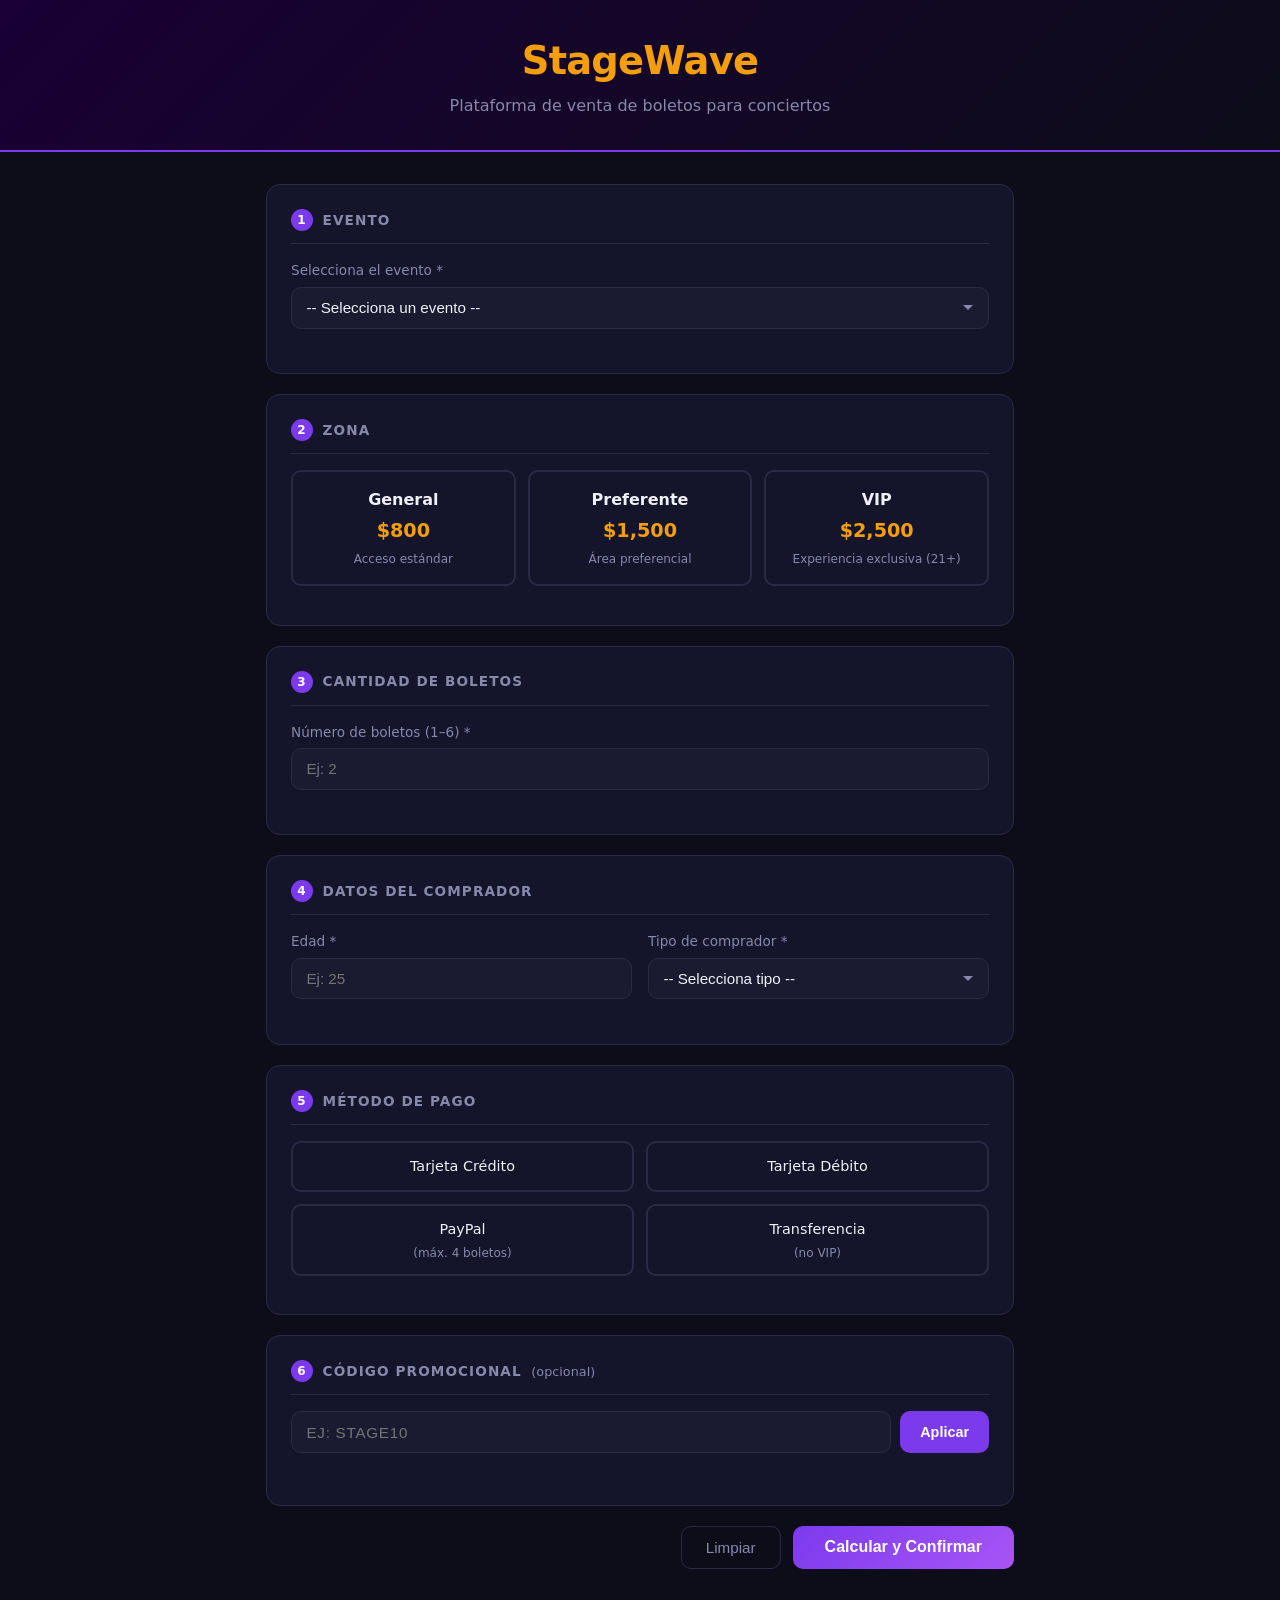
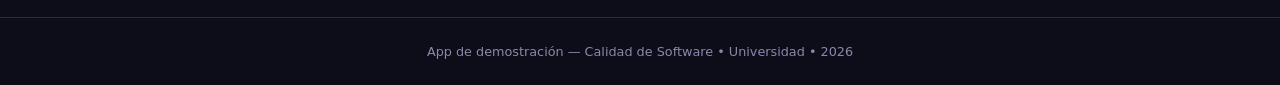
==== index.html @ d8aa7d62 "StageWave - app de boletos para conciertos" ====
<!DOCTYPE html>
<html lang="es">
<head>
  <meta charset="UTF-8">
  <meta name="viewport" content="width=device-width, initial-scale=1.0">
  <title>StageWave - Compra de Boletos</title>
  <link rel="stylesheet" href="styles.css">
</head>
<body>

<header>
  <div class="header-content">
    <h1>StageWave</h1>
    <p>Plataforma de venta de boletos para conciertos</p>
  </div>
</header>

<main>
  <div class="container">

    <form id="ticketForm" novalidate>

      <!-- 1. Evento -->
      <section class="form-section">
        <h2><span class="step">1</span> Evento</h2>
        <div class="form-group">
          <label for="evento">Selecciona el evento *</label>
          <select id="evento" name="evento">
            <option value="">-- Selecciona un evento --</option>
            <option value="RockFest">RockFest &mdash; 15 Jul 2026 (18+)</option>
            <option value="Jazz Night">Jazz Night &mdash; 20 Ago 2026 (18+)</option>
            <option value="Pop Live">Pop Live &mdash; 10 Sep 2026 (16+)</option>
            <option value="Indie Session">Indie Session &mdash; 05 Oct 2026 (18+)</option>
          </select>
          <span class="field-error" id="eventoError"></span>
        </div>
      </section>

      <!-- 2. Zona -->
      <section class="form-section">
        <h2><span class="step">2</span> Zona</h2>
        <div class="zone-cards">
          <label class="zone-card">
            <input type="radio" name="zona" value="General">
            <div class="zone-info">
              <span class="zone-name">General</span>
              <span class="zone-price">$800</span>
              <span class="zone-desc">Acceso estándar</span>
            </div>
          </label>
          <label class="zone-card">
            <input type="radio" name="zona" value="Preferente">
            <div class="zone-info">
              <span class="zone-name">Preferente</span>
              <span class="zone-price">$1,500</span>
              <span class="zone-desc">Área preferencial</span>
            </div>
          </label>
          <label class="zone-card">
            <input type="radio" name="zona" value="VIP">
            <div class="zone-info">
              <span class="zone-name">VIP</span>
              <span class="zone-price">$2,500</span>
              <span class="zone-desc">Experiencia exclusiva (21+)</span>
            </div>
          </label>
        </div>
        <span class="field-error" id="zonaError"></span>
      </section>

      <!-- 3. Cantidad -->
      <section class="form-section">
        <h2><span class="step">3</span> Cantidad de Boletos</h2>
        <div class="form-group">
          <label for="cantidad">Número de boletos (1&ndash;6) *</label>
          <input type="number" id="cantidad" name="cantidad" placeholder="Ej: 2">
          <span class="field-error" id="cantidadError"></span>
        </div>
      </section>

      <!-- 4. Datos del comprador -->
      <section class="form-section">
        <h2><span class="step">4</span> Datos del Comprador</h2>
        <div class="form-row">
          <div class="form-group">
            <label for="edad">Edad *</label>
            <input type="number" id="edad" name="edad" placeholder="Ej: 25">
            <span class="field-error" id="edadError"></span>
          </div>
          <div class="form-group">
            <label for="tipoComprador">Tipo de comprador *</label>
            <select id="tipoComprador" name="tipoComprador">
              <option value="">-- Selecciona tipo --</option>
              <option value="General">General &mdash; sin descuento</option>
              <option value="Estudiante">Estudiante &mdash; 10% dto.</option>
              <option value="Adulto mayor">Adulto mayor &mdash; 15% dto.</option>
              <option value="Fan Club">Fan Club &mdash; 20% dto.</option>
            </select>
            <span class="field-error" id="tipoCompradorError"></span>
          </div>
        </div>
      </section>

      <!-- 5. Método de pago -->
      <section class="form-section">
        <h2><span class="step">5</span> Método de Pago</h2>
        <div class="payment-options">
          <label class="payment-card">
            <input type="radio" name="metodoPago" value="Tarjeta crédito">
            <span class="payment-label">Tarjeta Crédito</span>
          </label>
          <label class="payment-card">
            <input type="radio" name="metodoPago" value="Tarjeta débito">
            <span class="payment-label">Tarjeta Débito</span>
          </label>
          <label class="payment-card">
            <input type="radio" name="metodoPago" value="PayPal">
            <span class="payment-label">PayPal <small>(máx. 4 boletos)</small></span>
          </label>
          <label class="payment-card">
            <input type="radio" name="metodoPago" value="Transferencia">
            <span class="payment-label">Transferencia <small>(no VIP)</small></span>
          </label>
        </div>
        <span class="field-error" id="metodoPagoError"></span>
      </section>

      <!-- 6. Código promocional -->
      <section class="form-section">
        <h2><span class="step">6</span> Código Promocional <span class="optional">(opcional)</span></h2>
        <div class="promo-group">
          <input type="text" id="codigoPromo" name="codigoPromo"
                 placeholder="Ej: STAGE10" maxlength="20" autocomplete="off">
          <button type="button" id="btnAplicarPromo">Aplicar</button>
        </div>
        <span class="field-error" id="promoError"></span>
        <span class="field-success" id="promoSuccess"></span>
      </section>

      <!-- Acciones -->
      <div class="form-actions">
        <button type="button" class="btn-reset" id="btnReset">Limpiar</button>
        <button type="submit" class="btn-submit">Calcular y Confirmar</button>
      </div>

    </form>

    <!-- Resultado -->
    <div id="resultSection" class="hidden"></div>

  </div>
</main>

<footer>
  <p>App de demostración &mdash; Calidad de Software &bull; Universidad &bull; 2026</p>
</footer>

<script src="app.js"></script>
</body>
</html>
---- styles.css ----
/* ================================================
   StageWave - Estilos
   ================================================ */

:root {
  --primary:       #7c3aed;
  --primary-dark:  #5b21b6;
  --primary-light: rgba(124, 58, 237, 0.12);
  --accent:        #f59e0b;
  --bg:            #0d0d1a;
  --bg-card:       #14142a;
  --bg-input:      #1a1a30;
  --border:        #2a2a45;
  --border-focus:  #7c3aed;
  --text:          #f0f0f8;
  --text-muted:    #8888aa;
  --success:       #22c55e;
  --error:         #ef4444;
  --radius:        10px;
}

*, *::before, *::after {
  box-sizing: border-box;
  margin: 0;
  padding: 0;
}

body {
  font-family: 'Segoe UI', system-ui, -apple-system, sans-serif;
  background: var(--bg);
  color: var(--text);
  min-height: 100vh;
  line-height: 1.5;
}

/* ---- Header ---- */
header {
  background: linear-gradient(135deg, #1a0035 0%, var(--bg) 100%);
  border-bottom: 2px solid var(--primary);
  padding: 2rem 1rem;
  text-align: center;
}

header h1 {
  font-size: 2.4rem;
  font-weight: 800;
  letter-spacing: -0.02em;
  color: var(--accent);
  margin-bottom: 0.3rem;
}

header p {
  color: var(--text-muted);
  font-size: 1rem;
}

/* ---- Layout ---- */
.container {
  max-width: 780px;
  margin: 2rem auto 3rem;
  padding: 0 1rem;
}

/* ---- Section ---- */
.form-section {
  background: var(--bg-card);
  border: 1px solid var(--border);
  border-radius: 14px;
  padding: 1.5rem;
  margin-bottom: 1.25rem;
}

.form-section h2 {
  font-size: 0.85rem;
  text-transform: uppercase;
  letter-spacing: 0.08em;
  color: var(--text-muted);
  margin-bottom: 1rem;
  padding-bottom: 0.75rem;
  border-bottom: 1px solid var(--border);
  display: flex;
  align-items: center;
  gap: 0.6rem;
}

.step {
  display: inline-flex;
  align-items: center;
  justify-content: center;
  width: 22px;
  height: 22px;
  background: var(--primary);
  color: #fff;
  border-radius: 50%;
  font-size: 0.75rem;
  font-weight: 700;
  flex-shrink: 0;
}

/* ---- Form elements ---- */
.form-group {
  display: flex;
  flex-direction: column;
  gap: 0.4rem;
}

.form-row {
  display: grid;
  grid-template-columns: 1fr 1fr;
  gap: 1rem;
}

label:not(.zone-card):not(.payment-card) {
  font-size: 0.85rem;
  color: var(--text-muted);
  font-weight: 500;
}

select,
input[type="number"],
input[type="text"] {
  background: var(--bg-input);
  border: 1px solid var(--border);
  border-radius: var(--radius);
  color: var(--text);
  padding: 0.7rem 0.9rem;
  font-size: 0.95rem;
  width: 100%;
  transition: border-color 0.2s;
  -webkit-appearance: none;
}

select {
  background-image: url("data:image/svg+xml,%3Csvg xmlns='http://www.w3.org/2000/svg' width='12' height='12' viewBox='0 0 12 12'%3E%3Cpath fill='%238888aa' d='M6 8L1 3h10z'/%3E%3C/svg%3E");
  background-repeat: no-repeat;
  background-position: right 0.9rem center;
  padding-right: 2.5rem;
  cursor: pointer;
}

select option {
  background: var(--bg-card);
  color: var(--text);
}

select:focus,
input[type="number"]:focus,
input[type="text"]:focus {
  outline: none;
  border-color: var(--border-focus);
  box-shadow: 0 0 0 3px var(--primary-light);
}

/* ---- Zone cards ---- */
.zone-cards {
  display: grid;
  grid-template-columns: repeat(3, 1fr);
  gap: 0.75rem;
}

.zone-card {
  cursor: pointer;
  position: relative;
}

.zone-card input[type="radio"] {
  position: absolute;
  opacity: 0;
  pointer-events: none;
}

.zone-info {
  border: 2px solid var(--border);
  border-radius: var(--radius);
  padding: 1rem;
  text-align: center;
  display: flex;
  flex-direction: column;
  gap: 0.3rem;
  transition: border-color 0.2s, background 0.2s;
}

.zone-card:hover .zone-info {
  border-color: var(--primary);
}

.zone-card input:checked + .zone-info {
  border-color: var(--primary);
  background: var(--primary-light);
}

.zone-name {
  font-weight: 700;
  font-size: 1rem;
}

.zone-price {
  color: var(--accent);
  font-size: 1.2rem;
  font-weight: 700;
}

.zone-desc {
  color: var(--text-muted);
  font-size: 0.75rem;
}

/* ---- Payment cards ---- */
.payment-options {
  display: grid;
  grid-template-columns: repeat(2, 1fr);
  gap: 0.75rem;
}

.payment-card {
  cursor: pointer;
  position: relative;
}

.payment-card input[type="radio"] {
  position: absolute;
  opacity: 0;
  pointer-events: none;
}

.payment-label {
  display: block;
  border: 2px solid var(--border);
  border-radius: var(--radius);
  padding: 0.8rem 1rem;
  text-align: center;
  font-size: 0.9rem;
  transition: border-color 0.2s, background 0.2s;
}

.payment-label small {
  display: block;
  color: var(--text-muted);
  font-size: 0.75rem;
  margin-top: 0.2rem;
}

.payment-card:hover .payment-label {
  border-color: var(--primary);
}

.payment-card input:checked + .payment-label {
  border-color: var(--primary);
  background: var(--primary-light);
}

/* ---- Promo ---- */
.optional {
  text-transform: none;
  letter-spacing: 0;
  font-weight: 400;
  font-size: 0.8rem;
  color: var(--text-muted);
}

.promo-group {
  display: flex;
  gap: 0.6rem;
  align-items: stretch;
}

.promo-group input {
  flex: 1;
  text-transform: uppercase;
  letter-spacing: 0.05em;
}

#btnAplicarPromo {
  background: var(--primary);
  color: #fff;
  border: none;
  border-radius: var(--radius);
  padding: 0 1.25rem;
  font-size: 0.9rem;
  font-weight: 600;
  cursor: pointer;
  white-space: nowrap;
  transition: background 0.2s;
}

#btnAplicarPromo:hover {
  background: var(--primary-dark);
}

/* ---- Error / Success inline ---- */
.field-error {
  display: block;
  color: var(--error);
  font-size: 0.8rem;
  min-height: 1.1em;
}

.field-success {
  display: block;
  color: var(--success);
  font-size: 0.8rem;
  min-height: 1.1em;
}

/* ---- Form actions ---- */
.form-actions {
  display: flex;
  justify-content: flex-end;
  gap: 0.75rem;
  margin-top: 0.5rem;
}

.btn-reset {
  background: transparent;
  color: var(--text-muted);
  border: 1px solid var(--border);
  border-radius: var(--radius);
  padding: 0.75rem 1.5rem;
  font-size: 0.95rem;
  cursor: pointer;
  transition: all 0.2s;
}

.btn-reset:hover {
  border-color: var(--text-muted);
  color: var(--text);
}

.btn-submit {
  background: linear-gradient(135deg, var(--primary), #a855f7);
  color: #fff;
  border: none;
  border-radius: var(--radius);
  padding: 0.75rem 2rem;
  font-size: 1rem;
  font-weight: 700;
  cursor: pointer;
  transition: opacity 0.2s, transform 0.15s;
}

.btn-submit:hover {
  opacity: 0.9;
  transform: translateY(-1px);
}

.btn-submit:active {
  transform: translateY(0);
}

/* ---- Result section ---- */
.hidden {
  display: none;
}

#resultSection {
  margin-top: 1.5rem;
}

.result-card {
  background: var(--bg-card);
  border: 1px solid var(--border);
  border-radius: 14px;
  padding: 2rem;
}

.result-card.success {
  border-color: var(--success);
}

.result-card.error-card {
  border-color: var(--error);
}

.result-title {
  font-size: 1.3rem;
  font-weight: 700;
  margin-bottom: 1.5rem;
  display: flex;
  align-items: center;
  gap: 0.6rem;
}

.result-title.success { color: var(--success); }
.result-title.error   { color: var(--error);   }

/* Summary table */
.order-summary {
  display: grid;
  gap: 0;
  margin-bottom: 1.5rem;
}

.summary-row {
  display: flex;
  justify-content: space-between;
  align-items: baseline;
  padding: 0.55rem 0;
  border-bottom: 1px solid var(--border);
  gap: 1rem;
}

.summary-row:last-child {
  border-bottom: none;
}

.summary-label {
  color: var(--text-muted);
  font-size: 0.9rem;
}

.summary-value {
  font-size: 0.95rem;
  font-weight: 500;
  text-align: right;
}

.discount-row .summary-value {
  color: var(--success);
}

.total-row {
  margin-top: 0.5rem;
  padding-top: 1rem;
  border-top: 2px solid var(--primary) !important;
  border-bottom: none !important;
}

.total-row .summary-label {
  color: var(--text);
  font-weight: 700;
  font-size: 1rem;
}

.total-row .summary-value {
  color: var(--accent);
  font-size: 1.5rem;
  font-weight: 800;
}

/* Error list */
.error-list {
  list-style: none;
  display: grid;
  gap: 0.5rem;
}

.error-list li {
  color: var(--error);
  font-size: 0.9rem;
  display: flex;
  gap: 0.5rem;
  align-items: flex-start;
}

.error-list li::before {
  content: "✗";
  font-weight: 700;
  flex-shrink: 0;
}

/* Confirmation ID */
.confirmation-id {
  background: var(--bg-input);
  border-radius: var(--radius);
  padding: 1rem;
  text-align: center;
  margin-top: 1.25rem;
}

.confirmation-id small {
  display: block;
  color: var(--text-muted);
  font-size: 0.8rem;
  margin-bottom: 0.3rem;
}

.confirmation-id strong {
  display: block;
  color: var(--accent);
  font-size: 1.4rem;
  font-family: 'Courier New', monospace;
  letter-spacing: 0.1em;
}

/* ---- Footer ---- */
footer {
  text-align: center;
  padding: 1.5rem;
  color: var(--text-muted);
  font-size: 0.8rem;
  border-top: 1px solid var(--border);
}

/* ---- Responsive ---- */
@media (max-width: 580px) {
  header h1 { font-size: 1.8rem; }
  .zone-cards { grid-template-columns: 1fr; }
  .payment-options { grid-template-columns: 1fr; }
  .form-row { grid-template-columns: 1fr; }
  .form-actions { flex-direction: column-reverse; }
  .btn-submit, .btn-reset { width: 100%; text-align: center; }
}
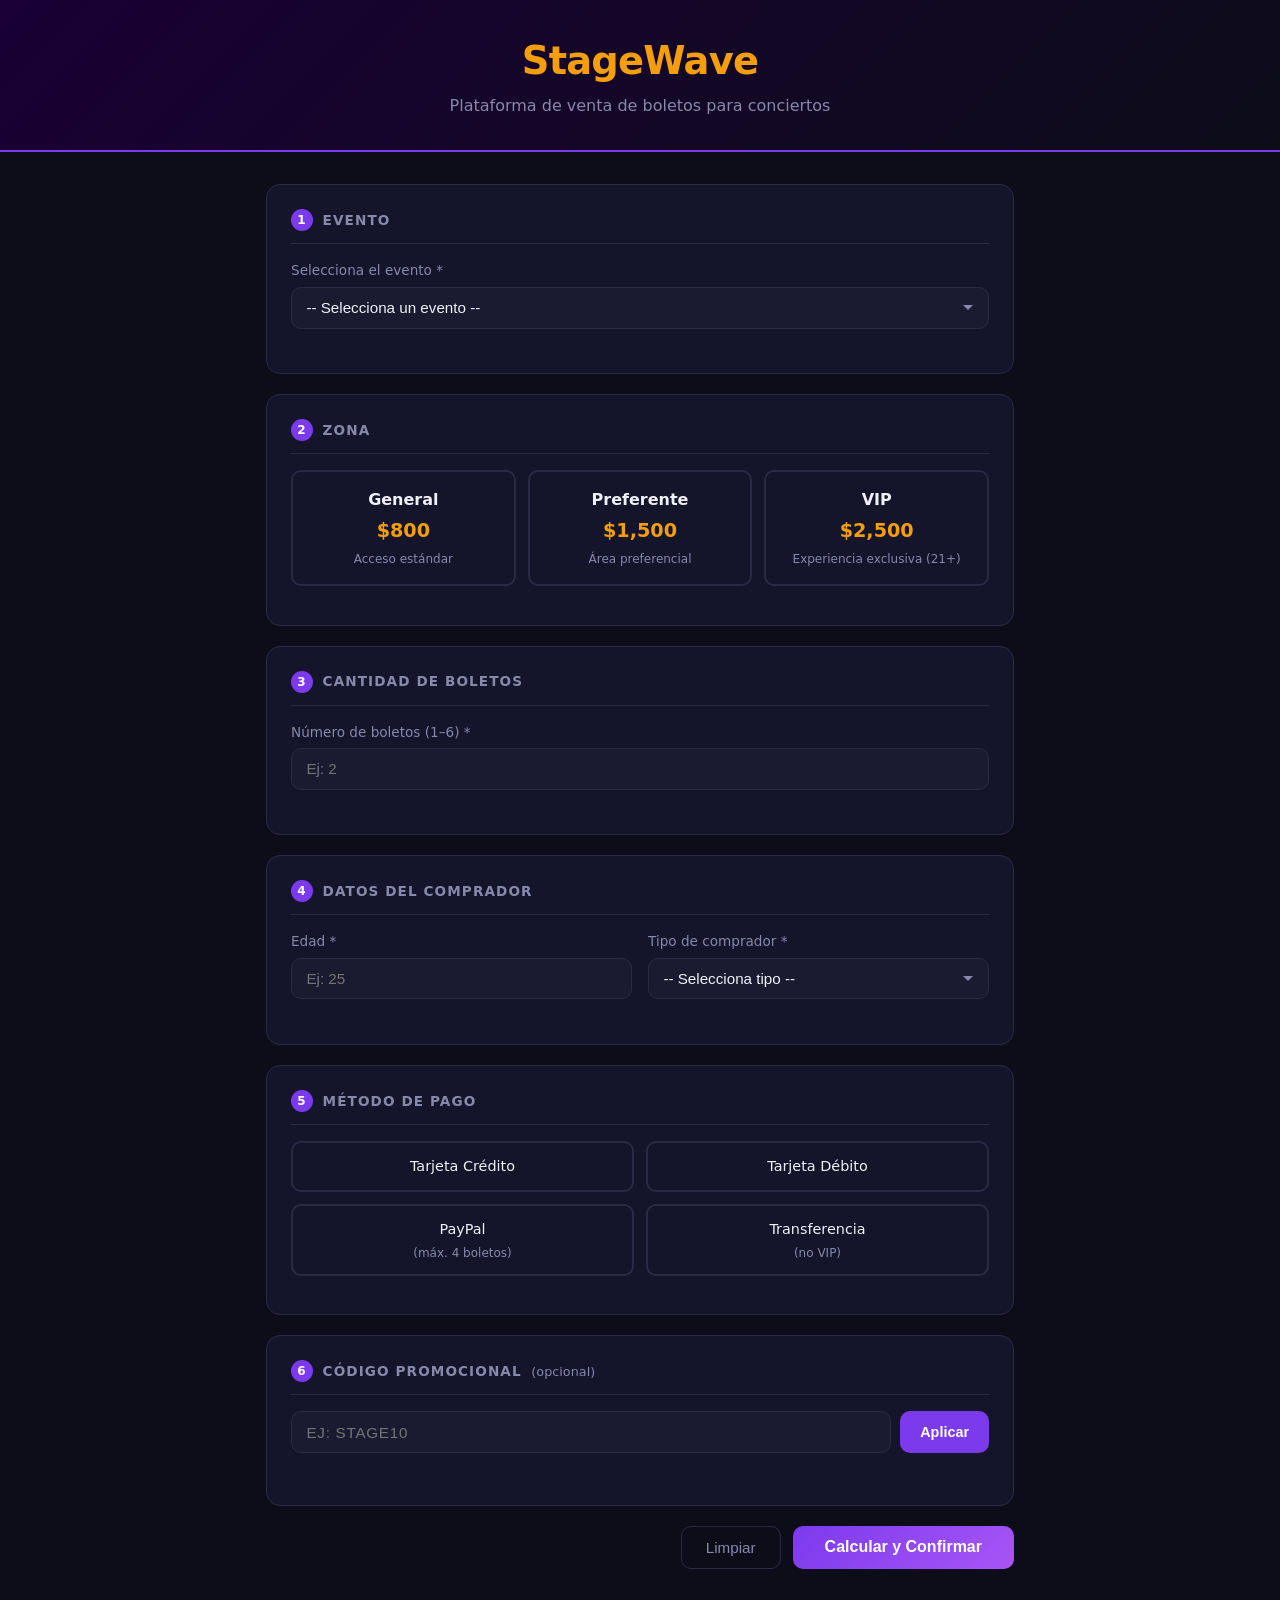
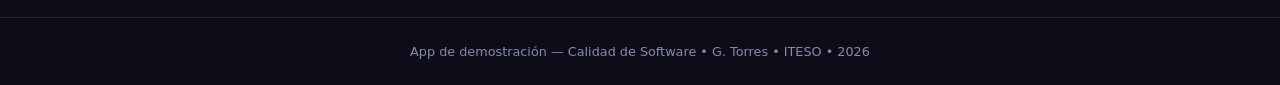
==== commit 3791a198: "Actualizar footer con nombre y escuela" ====
--- a/index.html
+++ b/index.html
@@ -152,7 +152,7 @@
 </main>
 
 <footer>
-  <p>App de demostración &mdash; Calidad de Software &bull; Universidad &bull; 2026</p>
+  <p>App de demostración &mdash; Calidad de Software &bull; G. Torres &bull; ITESO &bull; 2026</p>
 </footer>
 
 <script src="app.js"></script>
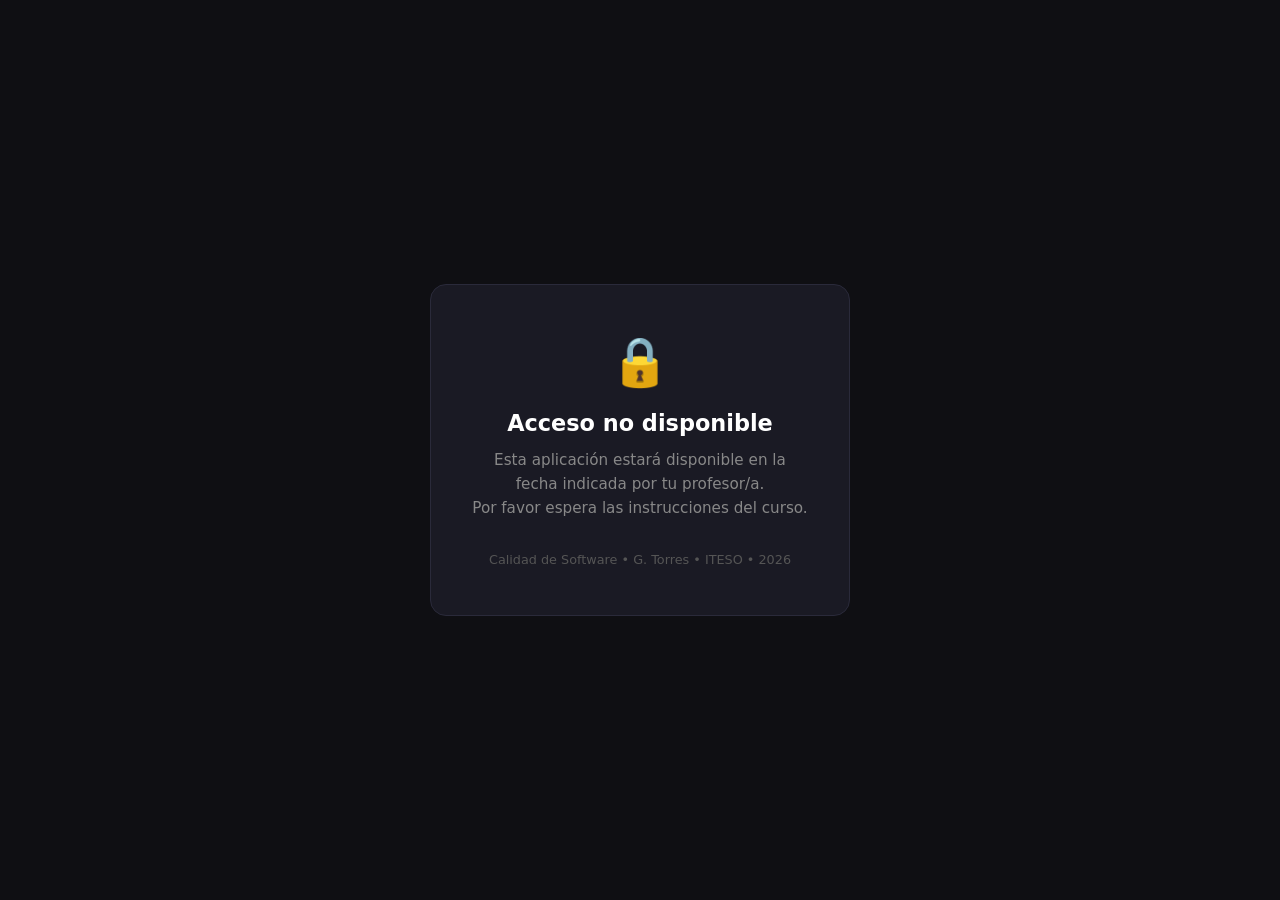
==== commit df5370ce: "Bloquear app hasta fecha indicada" ====
--- a/index.html
+++ b/index.html
@@ -3,158 +3,44 @@
 <head>
   <meta charset="UTF-8">
   <meta name="viewport" content="width=device-width, initial-scale=1.0">
-  <title>StageWave - Compra de Boletos</title>
-  <link rel="stylesheet" href="styles.css">
+  <title>Calidad de Software — ITESO 2026</title>
+  <style>
+    *, *::before, *::after { box-sizing: border-box; margin: 0; padding: 0; }
+    body {
+      min-height: 100vh;
+      display: flex;
+      align-items: center;
+      justify-content: center;
+      background: #0f0f13;
+      font-family: 'Segoe UI', system-ui, sans-serif;
+      color: #e0e0e0;
+    }
+    .card {
+      text-align: center;
+      padding: 3rem 2.5rem;
+      background: #1a1a24;
+      border: 1px solid #2a2a3a;
+      border-radius: 16px;
+      max-width: 420px;
+      width: 90%;
+    }
+    .icon { font-size: 3rem; margin-bottom: 1.25rem; }
+    h1 { font-size: 1.4rem; color: #fff; margin-bottom: .75rem; }
+    p  { font-size: .95rem; color: #888; line-height: 1.6; }
+    .footer {
+      margin-top: 2rem;
+      font-size: .8rem;
+      color: #555;
+    }
+  </style>
 </head>
 <body>
-
-<header>
-  <div class="header-content">
-    <h1>StageWave</h1>
-    <p>Plataforma de venta de boletos para conciertos</p>
+  <div class="card">
+    <div class="icon">&#128274;</div>
+    <h1>Acceso no disponible</h1>
+    <p>Esta aplicación estará disponible en la fecha indicada por tu profesor/a.<br>
+       Por favor espera las instrucciones del curso.</p>
+    <div class="footer">Calidad de Software &bull; G. Torres &bull; ITESO &bull; 2026</div>
   </div>
-</header>
-
-<main>
-  <div class="container">
-
-    <form id="ticketForm" novalidate>
-
-      <!-- 1. Evento -->
-      <section class="form-section">
-        <h2><span class="step">1</span> Evento</h2>
-        <div class="form-group">
-          <label for="evento">Selecciona el evento *</label>
-          <select id="evento" name="evento">
-            <option value="">-- Selecciona un evento --</option>
-            <option value="RockFest">RockFest &mdash; 15 Jul 2026 (18+)</option>
-            <option value="Jazz Night">Jazz Night &mdash; 20 Ago 2026 (18+)</option>
-            <option value="Pop Live">Pop Live &mdash; 10 Sep 2026 (16+)</option>
-            <option value="Indie Session">Indie Session &mdash; 05 Oct 2026 (18+)</option>
-          </select>
-          <span class="field-error" id="eventoError"></span>
-        </div>
-      </section>
-
-      <!-- 2. Zona -->
-      <section class="form-section">
-        <h2><span class="step">2</span> Zona</h2>
-        <div class="zone-cards">
-          <label class="zone-card">
-            <input type="radio" name="zona" value="General">
-            <div class="zone-info">
-              <span class="zone-name">General</span>
-              <span class="zone-price">$800</span>
-              <span class="zone-desc">Acceso estándar</span>
-            </div>
-          </label>
-          <label class="zone-card">
-            <input type="radio" name="zona" value="Preferente">
-            <div class="zone-info">
-              <span class="zone-name">Preferente</span>
-              <span class="zone-price">$1,500</span>
-              <span class="zone-desc">Área preferencial</span>
-            </div>
-          </label>
-          <label class="zone-card">
-            <input type="radio" name="zona" value="VIP">
-            <div class="zone-info">
-              <span class="zone-name">VIP</span>
-              <span class="zone-price">$2,500</span>
-              <span class="zone-desc">Experiencia exclusiva (21+)</span>
-            </div>
-          </label>
-        </div>
-        <span class="field-error" id="zonaError"></span>
-      </section>
-
-      <!-- 3. Cantidad -->
-      <section class="form-section">
-        <h2><span class="step">3</span> Cantidad de Boletos</h2>
-        <div class="form-group">
-          <label for="cantidad">Número de boletos (1&ndash;6) *</label>
-          <input type="number" id="cantidad" name="cantidad" placeholder="Ej: 2">
-          <span class="field-error" id="cantidadError"></span>
-        </div>
-      </section>
-
-      <!-- 4. Datos del comprador -->
-      <section class="form-section">
-        <h2><span class="step">4</span> Datos del Comprador</h2>
-        <div class="form-row">
-          <div class="form-group">
-            <label for="edad">Edad *</label>
-            <input type="number" id="edad" name="edad" placeholder="Ej: 25">
-            <span class="field-error" id="edadError"></span>
-          </div>
-          <div class="form-group">
-            <label for="tipoComprador">Tipo de comprador *</label>
-            <select id="tipoComprador" name="tipoComprador">
-              <option value="">-- Selecciona tipo --</option>
-              <option value="General">General &mdash; sin descuento</option>
-              <option value="Estudiante">Estudiante &mdash; 10% dto.</option>
-              <option value="Adulto mayor">Adulto mayor &mdash; 15% dto.</option>
-              <option value="Fan Club">Fan Club &mdash; 20% dto.</option>
-            </select>
-            <span class="field-error" id="tipoCompradorError"></span>
-          </div>
-        </div>
-      </section>
-
-      <!-- 5. Método de pago -->
-      <section class="form-section">
-        <h2><span class="step">5</span> Método de Pago</h2>
-        <div class="payment-options">
-          <label class="payment-card">
-            <input type="radio" name="metodoPago" value="Tarjeta crédito">
-            <span class="payment-label">Tarjeta Crédito</span>
-          </label>
-          <label class="payment-card">
-            <input type="radio" name="metodoPago" value="Tarjeta débito">
-            <span class="payment-label">Tarjeta Débito</span>
-          </label>
-          <label class="payment-card">
-            <input type="radio" name="metodoPago" value="PayPal">
-            <span class="payment-label">PayPal <small>(máx. 4 boletos)</small></span>
-          </label>
-          <label class="payment-card">
-            <input type="radio" name="metodoPago" value="Transferencia">
-            <span class="payment-label">Transferencia <small>(no VIP)</small></span>
-          </label>
-        </div>
-        <span class="field-error" id="metodoPagoError"></span>
-      </section>
-
-      <!-- 6. Código promocional -->
-      <section class="form-section">
-        <h2><span class="step">6</span> Código Promocional <span class="optional">(opcional)</span></h2>
-        <div class="promo-group">
-          <input type="text" id="codigoPromo" name="codigoPromo"
-                 placeholder="Ej: STAGE10" maxlength="20" autocomplete="off">
-          <button type="button" id="btnAplicarPromo">Aplicar</button>
-        </div>
-        <span class="field-error" id="promoError"></span>
-        <span class="field-success" id="promoSuccess"></span>
-      </section>
-
-      <!-- Acciones -->
-      <div class="form-actions">
-        <button type="button" class="btn-reset" id="btnReset">Limpiar</button>
-        <button type="submit" class="btn-submit">Calcular y Confirmar</button>
-      </div>
-
-    </form>
-
-    <!-- Resultado -->
-    <div id="resultSection" class="hidden"></div>
-
-  </div>
-</main>
-
-<footer>
-  <p>App de demostración &mdash; Calidad de Software &bull; G. Torres &bull; ITESO &bull; 2026</p>
-</footer>
-
-<script src="app.js"></script>
 </body>
 </html>
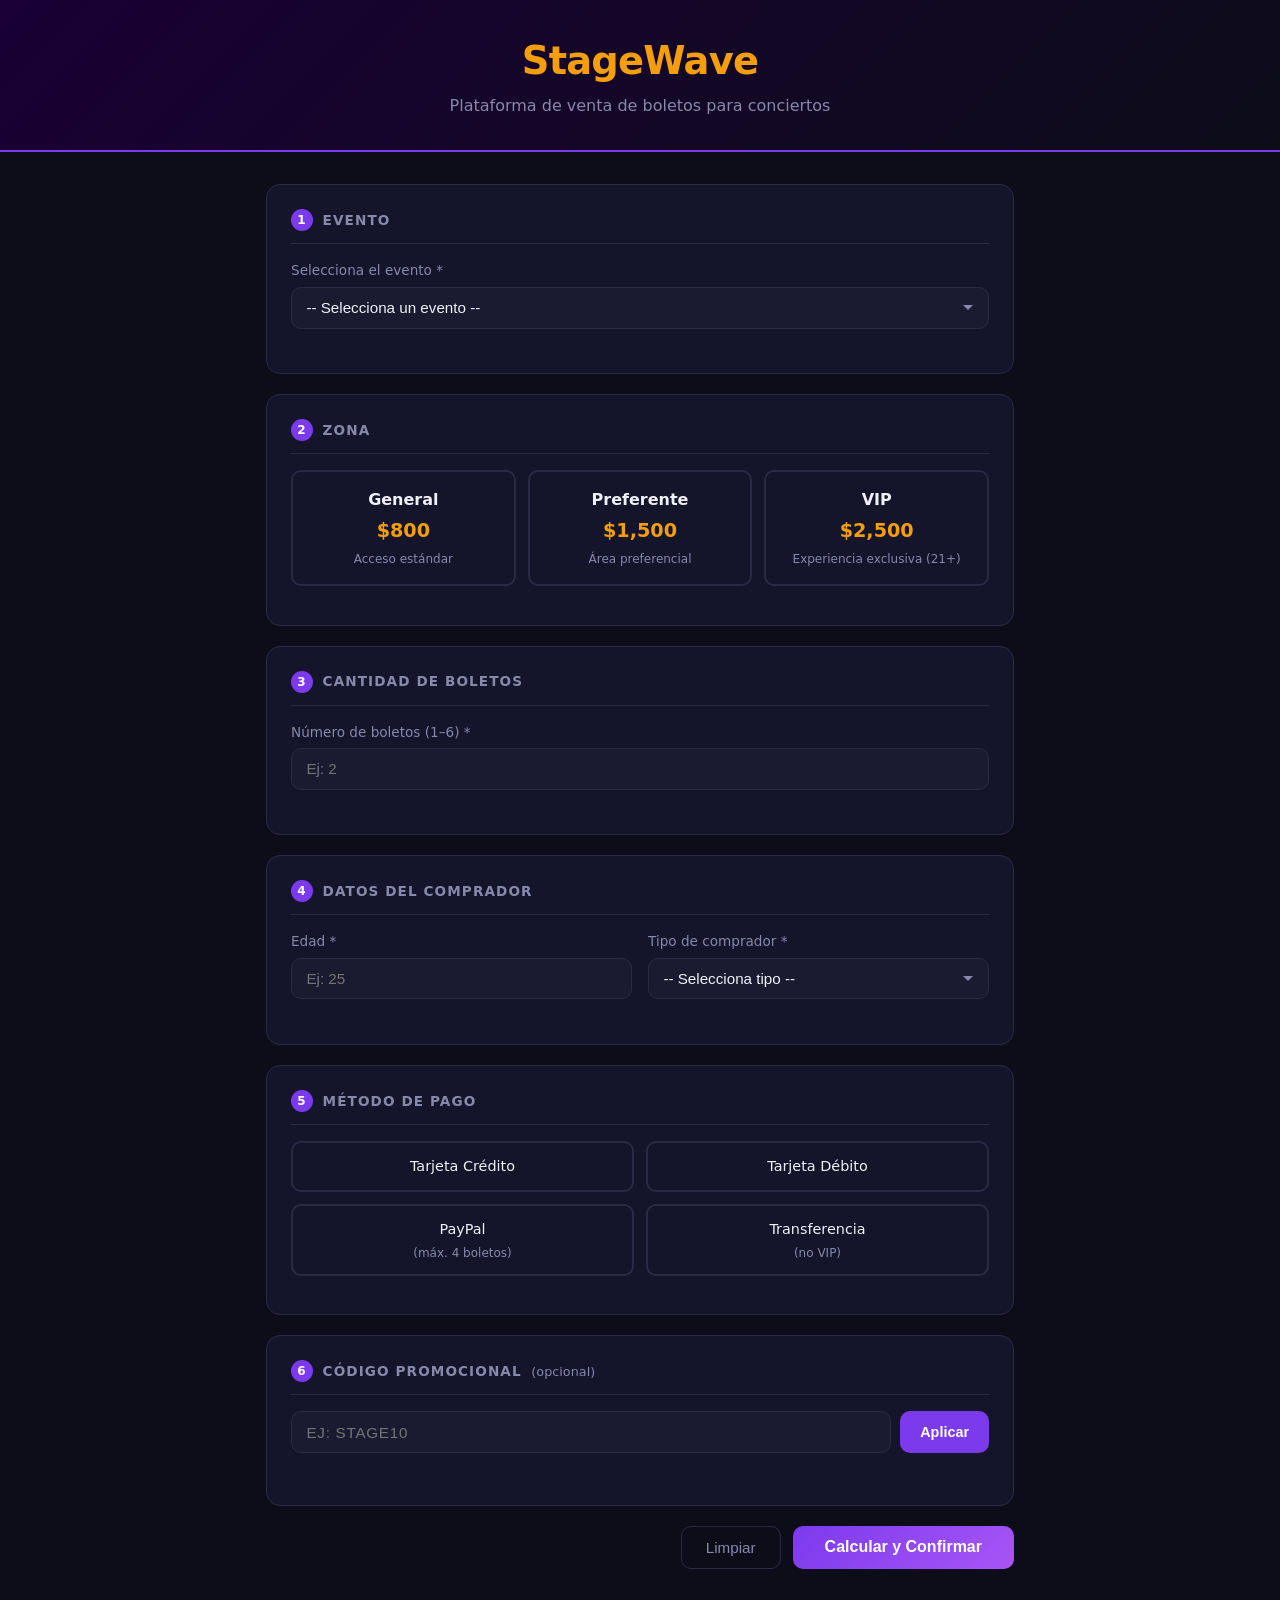
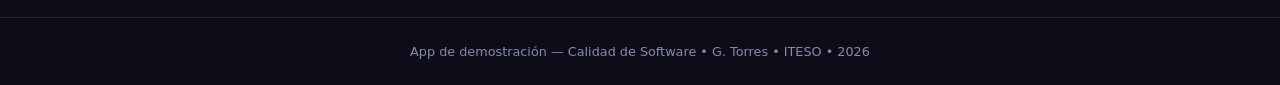
==== commit c5b7f173: "Revelar app" ====
--- a/index.html
+++ b/index.html
@@ -3,44 +3,158 @@
 <head>
   <meta charset="UTF-8">
   <meta name="viewport" content="width=device-width, initial-scale=1.0">
-  <title>Calidad de Software — ITESO 2026</title>
-  <style>
-    *, *::before, *::after { box-sizing: border-box; margin: 0; padding: 0; }
-    body {
-      min-height: 100vh;
-      display: flex;
-      align-items: center;
-      justify-content: center;
-      background: #0f0f13;
-      font-family: 'Segoe UI', system-ui, sans-serif;
-      color: #e0e0e0;
-    }
-    .card {
-      text-align: center;
-      padding: 3rem 2.5rem;
-      background: #1a1a24;
-      border: 1px solid #2a2a3a;
-      border-radius: 16px;
-      max-width: 420px;
-      width: 90%;
-    }
-    .icon { font-size: 3rem; margin-bottom: 1.25rem; }
-    h1 { font-size: 1.4rem; color: #fff; margin-bottom: .75rem; }
-    p  { font-size: .95rem; color: #888; line-height: 1.6; }
-    .footer {
-      margin-top: 2rem;
-      font-size: .8rem;
-      color: #555;
-    }
-  </style>
+  <title>StageWave - Compra de Boletos</title>
+  <link rel="stylesheet" href="styles.css">
 </head>
 <body>
-  <div class="card">
-    <div class="icon">&#128274;</div>
-    <h1>Acceso no disponible</h1>
-    <p>Esta aplicación estará disponible en la fecha indicada por tu profesor/a.<br>
-       Por favor espera las instrucciones del curso.</p>
-    <div class="footer">Calidad de Software &bull; G. Torres &bull; ITESO &bull; 2026</div>
+
+<header>
+  <div class="header-content">
+    <h1>StageWave</h1>
+    <p>Plataforma de venta de boletos para conciertos</p>
   </div>
+</header>
+
+<main>
+  <div class="container">
+
+    <form id="ticketForm" novalidate>
+
+      <!-- 1. Evento -->
+      <section class="form-section">
+        <h2><span class="step">1</span> Evento</h2>
+        <div class="form-group">
+          <label for="evento">Selecciona el evento *</label>
+          <select id="evento" name="evento">
+            <option value="">-- Selecciona un evento --</option>
+            <option value="RockFest">RockFest &mdash; 15 Jul 2026 (18+)</option>
+            <option value="Jazz Night">Jazz Night &mdash; 20 Ago 2026 (18+)</option>
+            <option value="Pop Live">Pop Live &mdash; 10 Sep 2026 (16+)</option>
+            <option value="Indie Session">Indie Session &mdash; 05 Oct 2026 (18+)</option>
+          </select>
+          <span class="field-error" id="eventoError"></span>
+        </div>
+      </section>
+
+      <!-- 2. Zona -->
+      <section class="form-section">
+        <h2><span class="step">2</span> Zona</h2>
+        <div class="zone-cards">
+          <label class="zone-card">
+            <input type="radio" name="zona" value="General">
+            <div class="zone-info">
+              <span class="zone-name">General</span>
+              <span class="zone-price">$800</span>
+              <span class="zone-desc">Acceso estándar</span>
+            </div>
+          </label>
+          <label class="zone-card">
+            <input type="radio" name="zona" value="Preferente">
+            <div class="zone-info">
+              <span class="zone-name">Preferente</span>
+              <span class="zone-price">$1,500</span>
+              <span class="zone-desc">Área preferencial</span>
+            </div>
+          </label>
+          <label class="zone-card">
+            <input type="radio" name="zona" value="VIP">
+            <div class="zone-info">
+              <span class="zone-name">VIP</span>
+              <span class="zone-price">$2,500</span>
+              <span class="zone-desc">Experiencia exclusiva (21+)</span>
+            </div>
+          </label>
+        </div>
+        <span class="field-error" id="zonaError"></span>
+      </section>
+
+      <!-- 3. Cantidad -->
+      <section class="form-section">
+        <h2><span class="step">3</span> Cantidad de Boletos</h2>
+        <div class="form-group">
+          <label for="cantidad">Número de boletos (1&ndash;6) *</label>
+          <input type="number" id="cantidad" name="cantidad" placeholder="Ej: 2">
+          <span class="field-error" id="cantidadError"></span>
+        </div>
+      </section>
+
+      <!-- 4. Datos del comprador -->
+      <section class="form-section">
+        <h2><span class="step">4</span> Datos del Comprador</h2>
+        <div class="form-row">
+          <div class="form-group">
+            <label for="edad">Edad *</label>
+            <input type="number" id="edad" name="edad" placeholder="Ej: 25">
+            <span class="field-error" id="edadError"></span>
+          </div>
+          <div class="form-group">
+            <label for="tipoComprador">Tipo de comprador *</label>
+            <select id="tipoComprador" name="tipoComprador">
+              <option value="">-- Selecciona tipo --</option>
+              <option value="General">General &mdash; sin descuento</option>
+              <option value="Estudiante">Estudiante &mdash; 10% dto.</option>
+              <option value="Adulto mayor">Adulto mayor &mdash; 15% dto.</option>
+              <option value="Fan Club">Fan Club &mdash; 20% dto.</option>
+            </select>
+            <span class="field-error" id="tipoCompradorError"></span>
+          </div>
+        </div>
+      </section>
+
+      <!-- 5. Método de pago -->
+      <section class="form-section">
+        <h2><span class="step">5</span> Método de Pago</h2>
+        <div class="payment-options">
+          <label class="payment-card">
+            <input type="radio" name="metodoPago" value="Tarjeta crédito">
+            <span class="payment-label">Tarjeta Crédito</span>
+          </label>
+          <label class="payment-card">
+            <input type="radio" name="metodoPago" value="Tarjeta débito">
+            <span class="payment-label">Tarjeta Débito</span>
+          </label>
+          <label class="payment-card">
+            <input type="radio" name="metodoPago" value="PayPal">
+            <span class="payment-label">PayPal <small>(máx. 4 boletos)</small></span>
+          </label>
+          <label class="payment-card">
+            <input type="radio" name="metodoPago" value="Transferencia">
+            <span class="payment-label">Transferencia <small>(no VIP)</small></span>
+          </label>
+        </div>
+        <span class="field-error" id="metodoPagoError"></span>
+      </section>
+
+      <!-- 6. Código promocional -->
+      <section class="form-section">
+        <h2><span class="step">6</span> Código Promocional <span class="optional">(opcional)</span></h2>
+        <div class="promo-group">
+          <input type="text" id="codigoPromo" name="codigoPromo"
+                 placeholder="Ej: STAGE10" maxlength="20" autocomplete="off">
+          <button type="button" id="btnAplicarPromo">Aplicar</button>
+        </div>
+        <span class="field-error" id="promoError"></span>
+        <span class="field-success" id="promoSuccess"></span>
+      </section>
+
+      <!-- Acciones -->
+      <div class="form-actions">
+        <button type="button" class="btn-reset" id="btnReset">Limpiar</button>
+        <button type="submit" class="btn-submit">Calcular y Confirmar</button>
+      </div>
+
+    </form>
+
+    <!-- Resultado -->
+    <div id="resultSection" class="hidden"></div>
+
+  </div>
+</main>
+
+<footer>
+  <p>App de demostración &mdash; Calidad de Software &bull; G. Torres &bull; ITESO &bull; 2026</p>
+</footer>
+
+<script src="app.js"></script>
 </body>
 </html>
--- a/styles.css
+++ b/styles.css
@@ -0,0 +1,502 @@
+/* ================================================
+   StageWave - Estilos
+   ================================================ */
+
+:root {
+  --primary:       #7c3aed;
+  --primary-dark:  #5b21b6;
+  --primary-light: rgba(124, 58, 237, 0.12);
+  --accent:        #f59e0b;
+  --bg:            #0d0d1a;
+  --bg-card:       #14142a;
+  --bg-input:      #1a1a30;
+  --border:        #2a2a45;
+  --border-focus:  #7c3aed;
+  --text:          #f0f0f8;
+  --text-muted:    #8888aa;
+  --success:       #22c55e;
+  --error:         #ef4444;
+  --radius:        10px;
+}
+
+*, *::before, *::after {
+  box-sizing: border-box;
+  margin: 0;
+  padding: 0;
+}
+
+body {
+  font-family: 'Segoe UI', system-ui, -apple-system, sans-serif;
+  background: var(--bg);
+  color: var(--text);
+  min-height: 100vh;
+  line-height: 1.5;
+}
+
+/* ---- Header ---- */
+header {
+  background: linear-gradient(135deg, #1a0035 0%, var(--bg) 100%);
+  border-bottom: 2px solid var(--primary);
+  padding: 2rem 1rem;
+  text-align: center;
+}
+
+header h1 {
+  font-size: 2.4rem;
+  font-weight: 800;
+  letter-spacing: -0.02em;
+  color: var(--accent);
+  margin-bottom: 0.3rem;
+}
+
+header p {
+  color: var(--text-muted);
+  font-size: 1rem;
+}
+
+/* ---- Layout ---- */
+.container {
+  max-width: 780px;
+  margin: 2rem auto 3rem;
+  padding: 0 1rem;
+}
+
+/* ---- Section ---- */
+.form-section {
+  background: var(--bg-card);
+  border: 1px solid var(--border);
+  border-radius: 14px;
+  padding: 1.5rem;
+  margin-bottom: 1.25rem;
+}
+
+.form-section h2 {
+  font-size: 0.85rem;
+  text-transform: uppercase;
+  letter-spacing: 0.08em;
+  color: var(--text-muted);
+  margin-bottom: 1rem;
+  padding-bottom: 0.75rem;
+  border-bottom: 1px solid var(--border);
+  display: flex;
+  align-items: center;
+  gap: 0.6rem;
+}
+
+.step {
+  display: inline-flex;
+  align-items: center;
+  justify-content: center;
+  width: 22px;
+  height: 22px;
+  background: var(--primary);
+  color: #fff;
+  border-radius: 50%;
+  font-size: 0.75rem;
+  font-weight: 700;
+  flex-shrink: 0;
+}
+
+/* ---- Form elements ---- */
+.form-group {
+  display: flex;
+  flex-direction: column;
+  gap: 0.4rem;
+}
+
+.form-row {
+  display: grid;
+  grid-template-columns: 1fr 1fr;
+  gap: 1rem;
+}
+
+label:not(.zone-card):not(.payment-card) {
+  font-size: 0.85rem;
+  color: var(--text-muted);
+  font-weight: 500;
+}
+
+select,
+input[type="number"],
+input[type="text"] {
+  background: var(--bg-input);
+  border: 1px solid var(--border);
+  border-radius: var(--radius);
+  color: var(--text);
+  padding: 0.7rem 0.9rem;
+  font-size: 0.95rem;
+  width: 100%;
+  transition: border-color 0.2s;
+  -webkit-appearance: none;
+}
+
+select {
+  background-image: url("data:image/svg+xml,%3Csvg xmlns='http://www.w3.org/2000/svg' width='12' height='12' viewBox='0 0 12 12'%3E%3Cpath fill='%238888aa' d='M6 8L1 3h10z'/%3E%3C/svg%3E");
+  background-repeat: no-repeat;
+  background-position: right 0.9rem center;
+  padding-right: 2.5rem;
+  cursor: pointer;
+}
+
+select option {
+  background: var(--bg-card);
+  color: var(--text);
+}
+
+select:focus,
+input[type="number"]:focus,
+input[type="text"]:focus {
+  outline: none;
+  border-color: var(--border-focus);
+  box-shadow: 0 0 0 3px var(--primary-light);
+}
+
+/* ---- Zone cards ---- */
+.zone-cards {
+  display: grid;
+  grid-template-columns: repeat(3, 1fr);
+  gap: 0.75rem;
+}
+
+.zone-card {
+  cursor: pointer;
+  position: relative;
+}
+
+.zone-card input[type="radio"] {
+  position: absolute;
+  opacity: 0;
+  pointer-events: none;
+}
+
+.zone-info {
+  border: 2px solid var(--border);
+  border-radius: var(--radius);
+  padding: 1rem;
+  text-align: center;
+  display: flex;
+  flex-direction: column;
+  gap: 0.3rem;
+  transition: border-color 0.2s, background 0.2s;
+}
+
+.zone-card:hover .zone-info {
+  border-color: var(--primary);
+}
+
+.zone-card input:checked + .zone-info {
+  border-color: var(--primary);
+  background: var(--primary-light);
+}
+
+.zone-name {
+  font-weight: 700;
+  font-size: 1rem;
+}
+
+.zone-price {
+  color: var(--accent);
+  font-size: 1.2rem;
+  font-weight: 700;
+}
+
+.zone-desc {
+  color: var(--text-muted);
+  font-size: 0.75rem;
+}
+
+/* ---- Payment cards ---- */
+.payment-options {
+  display: grid;
+  grid-template-columns: repeat(2, 1fr);
+  gap: 0.75rem;
+}
+
+.payment-card {
+  cursor: pointer;
+  position: relative;
+}
+
+.payment-card input[type="radio"] {
+  position: absolute;
+  opacity: 0;
+  pointer-events: none;
+}
+
+.payment-label {
+  display: block;
+  border: 2px solid var(--border);
+  border-radius: var(--radius);
+  padding: 0.8rem 1rem;
+  text-align: center;
+  font-size: 0.9rem;
+  transition: border-color 0.2s, background 0.2s;
+}
+
+.payment-label small {
+  display: block;
+  color: var(--text-muted);
+  font-size: 0.75rem;
+  margin-top: 0.2rem;
+}
+
+.payment-card:hover .payment-label {
+  border-color: var(--primary);
+}
+
+.payment-card input:checked + .payment-label {
+  border-color: var(--primary);
+  background: var(--primary-light);
+}
+
+/* ---- Promo ---- */
+.optional {
+  text-transform: none;
+  letter-spacing: 0;
+  font-weight: 400;
+  font-size: 0.8rem;
+  color: var(--text-muted);
+}
+
+.promo-group {
+  display: flex;
+  gap: 0.6rem;
+  align-items: stretch;
+}
+
+.promo-group input {
+  flex: 1;
+  text-transform: uppercase;
+  letter-spacing: 0.05em;
+}
+
+#btnAplicarPromo {
+  background: var(--primary);
+  color: #fff;
+  border: none;
+  border-radius: var(--radius);
+  padding: 0 1.25rem;
+  font-size: 0.9rem;
+  font-weight: 600;
+  cursor: pointer;
+  white-space: nowrap;
+  transition: background 0.2s;
+}
+
+#btnAplicarPromo:hover {
+  background: var(--primary-dark);
+}
+
+/* ---- Error / Success inline ---- */
+.field-error {
+  display: block;
+  color: var(--error);
+  font-size: 0.8rem;
+  min-height: 1.1em;
+}
+
+.field-success {
+  display: block;
+  color: var(--success);
+  font-size: 0.8rem;
+  min-height: 1.1em;
+}
+
+/* ---- Form actions ---- */
+.form-actions {
+  display: flex;
+  justify-content: flex-end;
+  gap: 0.75rem;
+  margin-top: 0.5rem;
+}
+
+.btn-reset {
+  background: transparent;
+  color: var(--text-muted);
+  border: 1px solid var(--border);
+  border-radius: var(--radius);
+  padding: 0.75rem 1.5rem;
+  font-size: 0.95rem;
+  cursor: pointer;
+  transition: all 0.2s;
+}
+
+.btn-reset:hover {
+  border-color: var(--text-muted);
+  color: var(--text);
+}
+
+.btn-submit {
+  background: linear-gradient(135deg, var(--primary), #a855f7);
+  color: #fff;
+  border: none;
+  border-radius: var(--radius);
+  padding: 0.75rem 2rem;
+  font-size: 1rem;
+  font-weight: 700;
+  cursor: pointer;
+  transition: opacity 0.2s, transform 0.15s;
+}
+
+.btn-submit:hover {
+  opacity: 0.9;
+  transform: translateY(-1px);
+}
+
+.btn-submit:active {
+  transform: translateY(0);
+}
+
+/* ---- Result section ---- */
+.hidden {
+  display: none;
+}
+
+#resultSection {
+  margin-top: 1.5rem;
+}
+
+.result-card {
+  background: var(--bg-card);
+  border: 1px solid var(--border);
+  border-radius: 14px;
+  padding: 2rem;
+}
+
+.result-card.success {
+  border-color: var(--success);
+}
+
+.result-card.error-card {
+  border-color: var(--error);
+}
+
+.result-title {
+  font-size: 1.3rem;
+  font-weight: 700;
+  margin-bottom: 1.5rem;
+  display: flex;
+  align-items: center;
+  gap: 0.6rem;
+}
+
+.result-title.success { color: var(--success); }
+.result-title.error   { color: var(--error);   }
+
+/* Summary table */
+.order-summary {
+  display: grid;
+  gap: 0;
+  margin-bottom: 1.5rem;
+}
+
+.summary-row {
+  display: flex;
+  justify-content: space-between;
+  align-items: baseline;
+  padding: 0.55rem 0;
+  border-bottom: 1px solid var(--border);
+  gap: 1rem;
+}
+
+.summary-row:last-child {
+  border-bottom: none;
+}
+
+.summary-label {
+  color: var(--text-muted);
+  font-size: 0.9rem;
+}
+
+.summary-value {
+  font-size: 0.95rem;
+  font-weight: 500;
+  text-align: right;
+}
+
+.discount-row .summary-value {
+  color: var(--success);
+}
+
+.total-row {
+  margin-top: 0.5rem;
+  padding-top: 1rem;
+  border-top: 2px solid var(--primary) !important;
+  border-bottom: none !important;
+}
+
+.total-row .summary-label {
+  color: var(--text);
+  font-weight: 700;
+  font-size: 1rem;
+}
+
+.total-row .summary-value {
+  color: var(--accent);
+  font-size: 1.5rem;
+  font-weight: 800;
+}
+
+/* Error list */
+.error-list {
+  list-style: none;
+  display: grid;
+  gap: 0.5rem;
+}
+
+.error-list li {
+  color: var(--error);
+  font-size: 0.9rem;
+  display: flex;
+  gap: 0.5rem;
+  align-items: flex-start;
+}
+
+.error-list li::before {
+  content: "✗";
+  font-weight: 700;
+  flex-shrink: 0;
+}
+
+/* Confirmation ID */
+.confirmation-id {
+  background: var(--bg-input);
+  border-radius: var(--radius);
+  padding: 1rem;
+  text-align: center;
+  margin-top: 1.25rem;
+}
+
+.confirmation-id small {
+  display: block;
+  color: var(--text-muted);
+  font-size: 0.8rem;
+  margin-bottom: 0.3rem;
+}
+
+.confirmation-id strong {
+  display: block;
+  color: var(--accent);
+  font-size: 1.4rem;
+  font-family: 'Courier New', monospace;
+  letter-spacing: 0.1em;
+}
+
+/* ---- Footer ---- */
+footer {
+  text-align: center;
+  padding: 1.5rem;
+  color: var(--text-muted);
+  font-size: 0.8rem;
+  border-top: 1px solid var(--border);
+}
+
+/* ---- Responsive ---- */
+@media (max-width: 580px) {
+  header h1 { font-size: 1.8rem; }
+  .zone-cards { grid-template-columns: 1fr; }
+  .payment-options { grid-template-columns: 1fr; }
+  .form-row { grid-template-columns: 1fr; }
+  .form-actions { flex-direction: column-reverse; }
+  .btn-submit, .btn-reset { width: 100%; text-align: center; }
+}
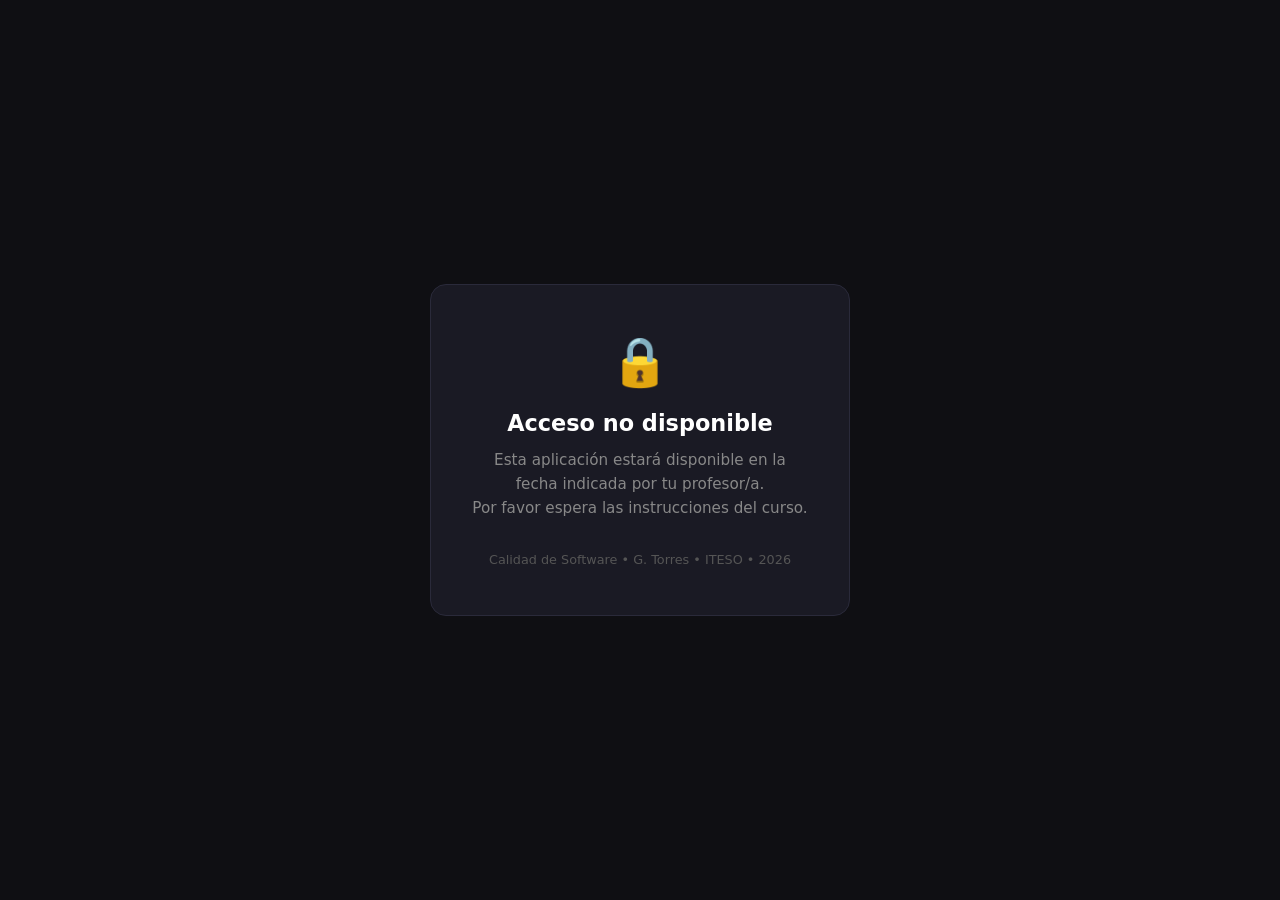
==== commit d1f54bd2: "Bloquear app" ====
--- a/index.html
+++ b/index.html
@@ -3,158 +3,44 @@
 <head>
   <meta charset="UTF-8">
   <meta name="viewport" content="width=device-width, initial-scale=1.0">
-  <title>StageWave - Compra de Boletos</title>
-  <link rel="stylesheet" href="styles.css">
+  <title>Calidad de Software — ITESO 2026</title>
+  <style>
+    *, *::before, *::after { box-sizing: border-box; margin: 0; padding: 0; }
+    body {
+      min-height: 100vh;
+      display: flex;
+      align-items: center;
+      justify-content: center;
+      background: #0f0f13;
+      font-family: 'Segoe UI', system-ui, sans-serif;
+      color: #e0e0e0;
+    }
+    .card {
+      text-align: center;
+      padding: 3rem 2.5rem;
+      background: #1a1a24;
+      border: 1px solid #2a2a3a;
+      border-radius: 16px;
+      max-width: 420px;
+      width: 90%;
+    }
+    .icon { font-size: 3rem; margin-bottom: 1.25rem; }
+    h1 { font-size: 1.4rem; color: #fff; margin-bottom: .75rem; }
+    p  { font-size: .95rem; color: #888; line-height: 1.6; }
+    .footer {
+      margin-top: 2rem;
+      font-size: .8rem;
+      color: #555;
+    }
+  </style>
 </head>
 <body>
-
-<header>
-  <div class="header-content">
-    <h1>StageWave</h1>
-    <p>Plataforma de venta de boletos para conciertos</p>
+  <div class="card">
+    <div class="icon">&#128274;</div>
+    <h1>Acceso no disponible</h1>
+    <p>Esta aplicación estará disponible en la fecha indicada por tu profesor/a.<br>
+       Por favor espera las instrucciones del curso.</p>
+    <div class="footer">Calidad de Software &bull; G. Torres &bull; ITESO &bull; 2026</div>
   </div>
-</header>
-
-<main>
-  <div class="container">
-
-    <form id="ticketForm" novalidate>
-
-      <!-- 1. Evento -->
-      <section class="form-section">
-        <h2><span class="step">1</span> Evento</h2>
-        <div class="form-group">
-          <label for="evento">Selecciona el evento *</label>
-          <select id="evento" name="evento">
-            <option value="">-- Selecciona un evento --</option>
-            <option value="RockFest">RockFest &mdash; 15 Jul 2026 (18+)</option>
-            <option value="Jazz Night">Jazz Night &mdash; 20 Ago 2026 (18+)</option>
-            <option value="Pop Live">Pop Live &mdash; 10 Sep 2026 (16+)</option>
-            <option value="Indie Session">Indie Session &mdash; 05 Oct 2026 (18+)</option>
-          </select>
-          <span class="field-error" id="eventoError"></span>
-        </div>
-      </section>
-
-      <!-- 2. Zona -->
-      <section class="form-section">
-        <h2><span class="step">2</span> Zona</h2>
-        <div class="zone-cards">
-          <label class="zone-card">
-            <input type="radio" name="zona" value="General">
-            <div class="zone-info">
-              <span class="zone-name">General</span>
-              <span class="zone-price">$800</span>
-              <span class="zone-desc">Acceso estándar</span>
-            </div>
-          </label>
-          <label class="zone-card">
-            <input type="radio" name="zona" value="Preferente">
-            <div class="zone-info">
-              <span class="zone-name">Preferente</span>
-              <span class="zone-price">$1,500</span>
-              <span class="zone-desc">Área preferencial</span>
-            </div>
-          </label>
-          <label class="zone-card">
-            <input type="radio" name="zona" value="VIP">
-            <div class="zone-info">
-              <span class="zone-name">VIP</span>
-              <span class="zone-price">$2,500</span>
-              <span class="zone-desc">Experiencia exclusiva (21+)</span>
-            </div>
-          </label>
-        </div>
-        <span class="field-error" id="zonaError"></span>
-      </section>
-
-      <!-- 3. Cantidad -->
-      <section class="form-section">
-        <h2><span class="step">3</span> Cantidad de Boletos</h2>
-        <div class="form-group">
-          <label for="cantidad">Número de boletos (1&ndash;6) *</label>
-          <input type="number" id="cantidad" name="cantidad" placeholder="Ej: 2">
-          <span class="field-error" id="cantidadError"></span>
-        </div>
-      </section>
-
-      <!-- 4. Datos del comprador -->
-      <section class="form-section">
-        <h2><span class="step">4</span> Datos del Comprador</h2>
-        <div class="form-row">
-          <div class="form-group">
-            <label for="edad">Edad *</label>
-            <input type="number" id="edad" name="edad" placeholder="Ej: 25">
-            <span class="field-error" id="edadError"></span>
-          </div>
-          <div class="form-group">
-            <label for="tipoComprador">Tipo de comprador *</label>
-            <select id="tipoComprador" name="tipoComprador">
-              <option value="">-- Selecciona tipo --</option>
-              <option value="General">General &mdash; sin descuento</option>
-              <option value="Estudiante">Estudiante &mdash; 10% dto.</option>
-              <option value="Adulto mayor">Adulto mayor &mdash; 15% dto.</option>
-              <option value="Fan Club">Fan Club &mdash; 20% dto.</option>
-            </select>
-            <span class="field-error" id="tipoCompradorError"></span>
-          </div>
-        </div>
-      </section>
-
-      <!-- 5. Método de pago -->
-      <section class="form-section">
-        <h2><span class="step">5</span> Método de Pago</h2>
-        <div class="payment-options">
-          <label class="payment-card">
-            <input type="radio" name="metodoPago" value="Tarjeta crédito">
-            <span class="payment-label">Tarjeta Crédito</span>
-          </label>
-          <label class="payment-card">
-            <input type="radio" name="metodoPago" value="Tarjeta débito">
-            <span class="payment-label">Tarjeta Débito</span>
-          </label>
-          <label class="payment-card">
-            <input type="radio" name="metodoPago" value="PayPal">
-            <span class="payment-label">PayPal <small>(máx. 4 boletos)</small></span>
-          </label>
-          <label class="payment-card">
-            <input type="radio" name="metodoPago" value="Transferencia">
-            <span class="payment-label">Transferencia <small>(no VIP)</small></span>
-          </label>
-        </div>
-        <span class="field-error" id="metodoPagoError"></span>
-      </section>
-
-      <!-- 6. Código promocional -->
-      <section class="form-section">
-        <h2><span class="step">6</span> Código Promocional <span class="optional">(opcional)</span></h2>
-        <div class="promo-group">
-          <input type="text" id="codigoPromo" name="codigoPromo"
-                 placeholder="Ej: STAGE10" maxlength="20" autocomplete="off">
-          <button type="button" id="btnAplicarPromo">Aplicar</button>
-        </div>
-        <span class="field-error" id="promoError"></span>
-        <span class="field-success" id="promoSuccess"></span>
-      </section>
-
-      <!-- Acciones -->
-      <div class="form-actions">
-        <button type="button" class="btn-reset" id="btnReset">Limpiar</button>
-        <button type="submit" class="btn-submit">Calcular y Confirmar</button>
-      </div>
-
-    </form>
-
-    <!-- Resultado -->
-    <div id="resultSection" class="hidden"></div>
-
-  </div>
-</main>
-
-<footer>
-  <p>App de demostración &mdash; Calidad de Software &bull; G. Torres &bull; ITESO &bull; 2026</p>
-</footer>
-
-<script src="app.js"></script>
 </body>
 </html>
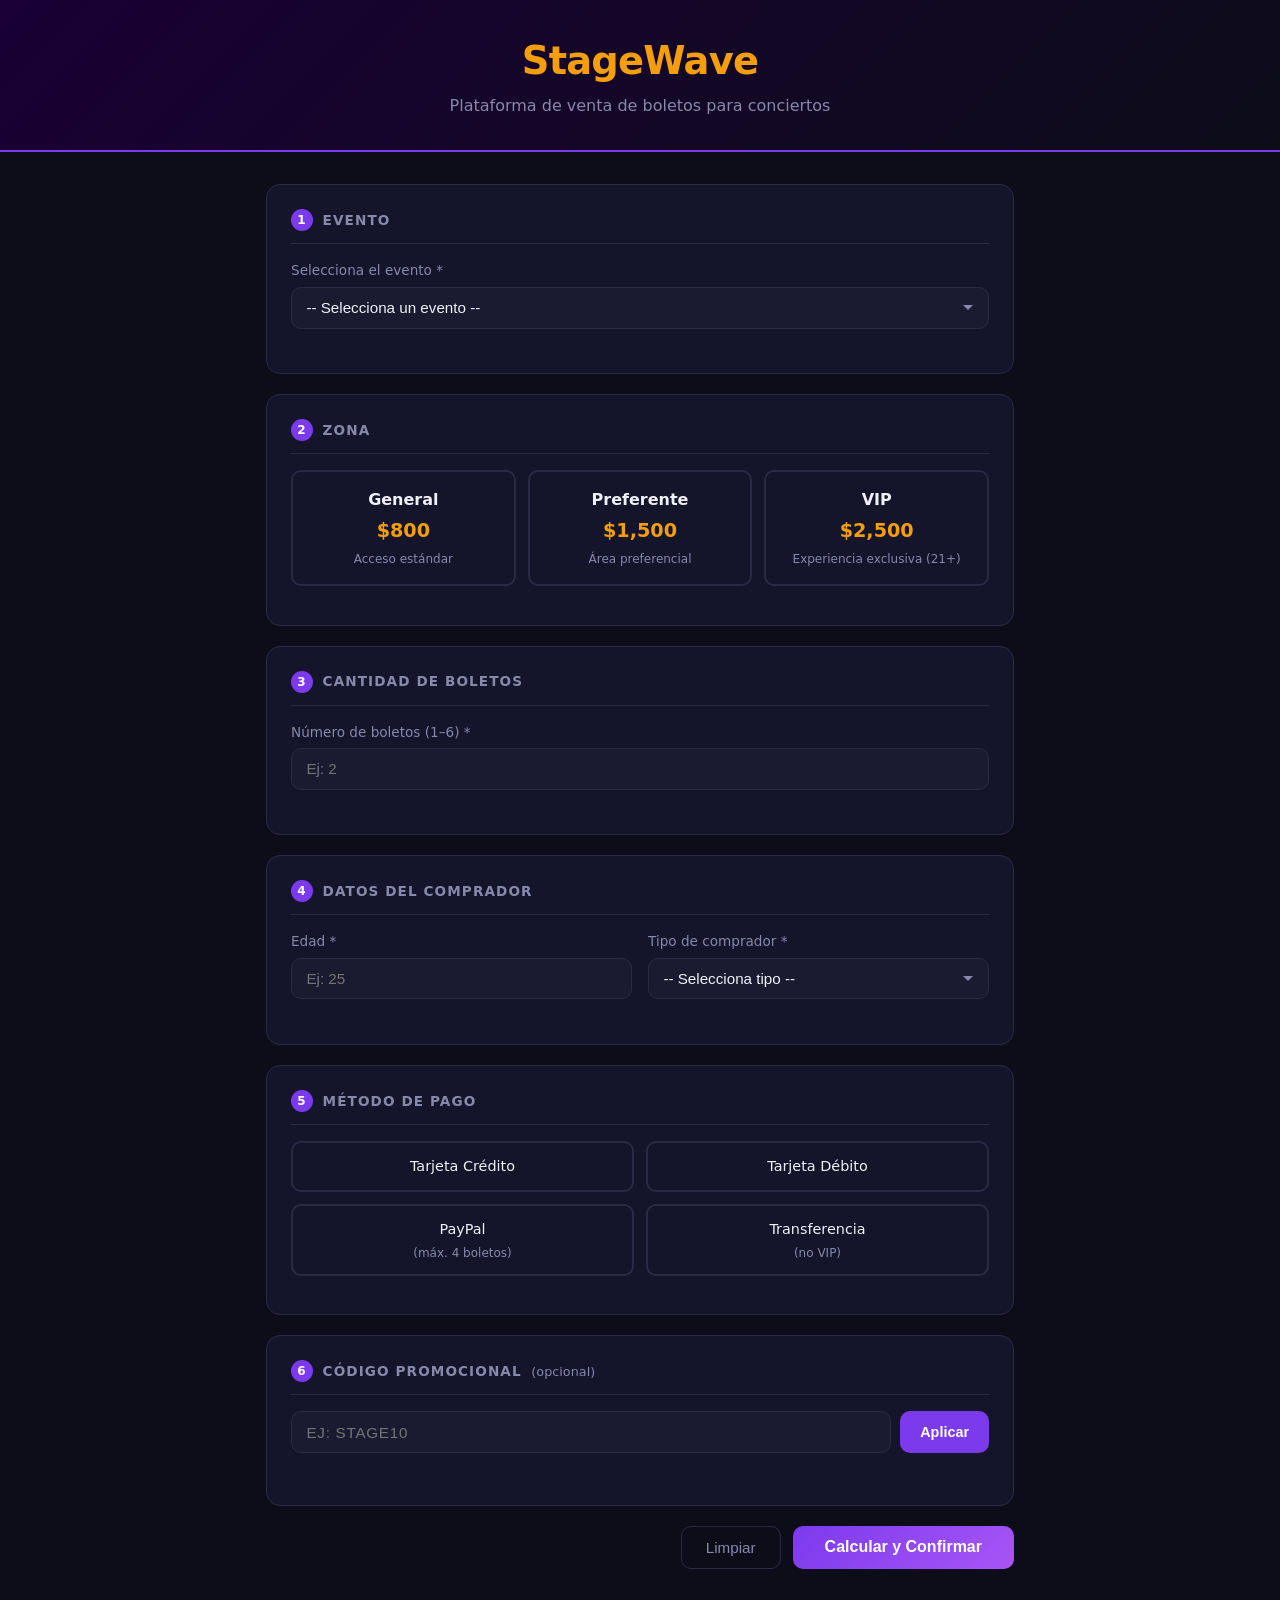
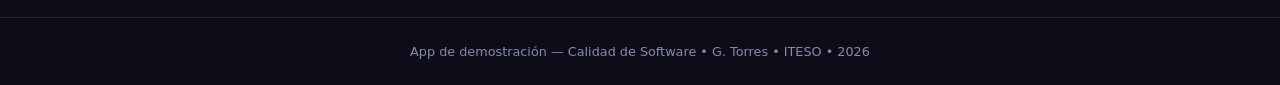
==== commit 93609a12: "Revelar app" ====
--- a/index.html
+++ b/index.html
@@ -3,44 +3,158 @@
 <head>
   <meta charset="UTF-8">
   <meta name="viewport" content="width=device-width, initial-scale=1.0">
-  <title>Calidad de Software — ITESO 2026</title>
-  <style>
-    *, *::before, *::after { box-sizing: border-box; margin: 0; padding: 0; }
-    body {
-      min-height: 100vh;
-      display: flex;
-      align-items: center;
-      justify-content: center;
-      background: #0f0f13;
-      font-family: 'Segoe UI', system-ui, sans-serif;
-      color: #e0e0e0;
-    }
-    .card {
-      text-align: center;
-      padding: 3rem 2.5rem;
-      background: #1a1a24;
-      border: 1px solid #2a2a3a;
-      border-radius: 16px;
-      max-width: 420px;
-      width: 90%;
-    }
-    .icon { font-size: 3rem; margin-bottom: 1.25rem; }
-    h1 { font-size: 1.4rem; color: #fff; margin-bottom: .75rem; }
-    p  { font-size: .95rem; color: #888; line-height: 1.6; }
-    .footer {
-      margin-top: 2rem;
-      font-size: .8rem;
-      color: #555;
-    }
-  </style>
+  <title>StageWave - Compra de Boletos</title>
+  <link rel="stylesheet" href="styles.css">
 </head>
 <body>
-  <div class="card">
-    <div class="icon">&#128274;</div>
-    <h1>Acceso no disponible</h1>
-    <p>Esta aplicación estará disponible en la fecha indicada por tu profesor/a.<br>
-       Por favor espera las instrucciones del curso.</p>
-    <div class="footer">Calidad de Software &bull; G. Torres &bull; ITESO &bull; 2026</div>
+
+<header>
+  <div class="header-content">
+    <h1>StageWave</h1>
+    <p>Plataforma de venta de boletos para conciertos</p>
   </div>
+</header>
+
+<main>
+  <div class="container">
+
+    <form id="ticketForm" novalidate>
+
+      <!-- 1. Evento -->
+      <section class="form-section">
+        <h2><span class="step">1</span> Evento</h2>
+        <div class="form-group">
+          <label for="evento">Selecciona el evento *</label>
+          <select id="evento" name="evento">
+            <option value="">-- Selecciona un evento --</option>
+            <option value="RockFest">RockFest &mdash; 15 Jul 2026 (18+)</option>
+            <option value="Jazz Night">Jazz Night &mdash; 20 Ago 2026 (18+)</option>
+            <option value="Pop Live">Pop Live &mdash; 10 Sep 2026 (16+)</option>
+            <option value="Indie Session">Indie Session &mdash; 05 Oct 2026 (18+)</option>
+          </select>
+          <span class="field-error" id="eventoError"></span>
+        </div>
+      </section>
+
+      <!-- 2. Zona -->
+      <section class="form-section">
+        <h2><span class="step">2</span> Zona</h2>
+        <div class="zone-cards">
+          <label class="zone-card">
+            <input type="radio" name="zona" value="General">
+            <div class="zone-info">
+              <span class="zone-name">General</span>
+              <span class="zone-price">$800</span>
+              <span class="zone-desc">Acceso estándar</span>
+            </div>
+          </label>
+          <label class="zone-card">
+            <input type="radio" name="zona" value="Preferente">
+            <div class="zone-info">
+              <span class="zone-name">Preferente</span>
+              <span class="zone-price">$1,500</span>
+              <span class="zone-desc">Área preferencial</span>
+            </div>
+          </label>
+          <label class="zone-card">
+            <input type="radio" name="zona" value="VIP">
+            <div class="zone-info">
+              <span class="zone-name">VIP</span>
+              <span class="zone-price">$2,500</span>
+              <span class="zone-desc">Experiencia exclusiva (21+)</span>
+            </div>
+          </label>
+        </div>
+        <span class="field-error" id="zonaError"></span>
+      </section>
+
+      <!-- 3. Cantidad -->
+      <section class="form-section">
+        <h2><span class="step">3</span> Cantidad de Boletos</h2>
+        <div class="form-group">
+          <label for="cantidad">Número de boletos (1&ndash;6) *</label>
+          <input type="number" id="cantidad" name="cantidad" placeholder="Ej: 2">
+          <span class="field-error" id="cantidadError"></span>
+        </div>
+      </section>
+
+      <!-- 4. Datos del comprador -->
+      <section class="form-section">
+        <h2><span class="step">4</span> Datos del Comprador</h2>
+        <div class="form-row">
+          <div class="form-group">
+            <label for="edad">Edad *</label>
+            <input type="number" id="edad" name="edad" placeholder="Ej: 25">
+            <span class="field-error" id="edadError"></span>
+          </div>
+          <div class="form-group">
+            <label for="tipoComprador">Tipo de comprador *</label>
+            <select id="tipoComprador" name="tipoComprador">
+              <option value="">-- Selecciona tipo --</option>
+              <option value="General">General &mdash; sin descuento</option>
+              <option value="Estudiante">Estudiante &mdash; 10% dto.</option>
+              <option value="Adulto mayor">Adulto mayor &mdash; 15% dto.</option>
+              <option value="Fan Club">Fan Club &mdash; 20% dto.</option>
+            </select>
+            <span class="field-error" id="tipoCompradorError"></span>
+          </div>
+        </div>
+      </section>
+
+      <!-- 5. Método de pago -->
+      <section class="form-section">
+        <h2><span class="step">5</span> Método de Pago</h2>
+        <div class="payment-options">
+          <label class="payment-card">
+            <input type="radio" name="metodoPago" value="Tarjeta crédito">
+            <span class="payment-label">Tarjeta Crédito</span>
+          </label>
+          <label class="payment-card">
+            <input type="radio" name="metodoPago" value="Tarjeta débito">
+            <span class="payment-label">Tarjeta Débito</span>
+          </label>
+          <label class="payment-card">
+            <input type="radio" name="metodoPago" value="PayPal">
+            <span class="payment-label">PayPal <small>(máx. 4 boletos)</small></span>
+          </label>
+          <label class="payment-card">
+            <input type="radio" name="metodoPago" value="Transferencia">
+            <span class="payment-label">Transferencia <small>(no VIP)</small></span>
+          </label>
+        </div>
+        <span class="field-error" id="metodoPagoError"></span>
+      </section>
+
+      <!-- 6. Código promocional -->
+      <section class="form-section">
+        <h2><span class="step">6</span> Código Promocional <span class="optional">(opcional)</span></h2>
+        <div class="promo-group">
+          <input type="text" id="codigoPromo" name="codigoPromo"
+                 placeholder="Ej: STAGE10" maxlength="20" autocomplete="off">
+          <button type="button" id="btnAplicarPromo">Aplicar</button>
+        </div>
+        <span class="field-error" id="promoError"></span>
+        <span class="field-success" id="promoSuccess"></span>
+      </section>
+
+      <!-- Acciones -->
+      <div class="form-actions">
+        <button type="button" class="btn-reset" id="btnReset">Limpiar</button>
+        <button type="submit" class="btn-submit">Calcular y Confirmar</button>
+      </div>
+
+    </form>
+
+    <!-- Resultado -->
+    <div id="resultSection" class="hidden"></div>
+
+  </div>
+</main>
+
+<footer>
+  <p>App de demostración &mdash; Calidad de Software &bull; G. Torres &bull; ITESO &bull; 2026</p>
+</footer>
+
+<script src="app.js"></script>
 </body>
 </html>
--- a/styles.css
+++ b/styles.css
@@ -0,0 +1,502 @@
+/* ================================================
+   StageWave - Estilos
+   ================================================ */
+
+:root {
+  --primary:       #7c3aed;
+  --primary-dark:  #5b21b6;
+  --primary-light: rgba(124, 58, 237, 0.12);
+  --accent:        #f59e0b;
+  --bg:            #0d0d1a;
+  --bg-card:       #14142a;
+  --bg-input:      #1a1a30;
+  --border:        #2a2a45;
+  --border-focus:  #7c3aed;
+  --text:          #f0f0f8;
+  --text-muted:    #8888aa;
+  --success:       #22c55e;
+  --error:         #ef4444;
+  --radius:        10px;
+}
+
+*, *::before, *::after {
+  box-sizing: border-box;
+  margin: 0;
+  padding: 0;
+}
+
+body {
+  font-family: 'Segoe UI', system-ui, -apple-system, sans-serif;
+  background: var(--bg);
+  color: var(--text);
+  min-height: 100vh;
+  line-height: 1.5;
+}
+
+/* ---- Header ---- */
+header {
+  background: linear-gradient(135deg, #1a0035 0%, var(--bg) 100%);
+  border-bottom: 2px solid var(--primary);
+  padding: 2rem 1rem;
+  text-align: center;
+}
+
+header h1 {
+  font-size: 2.4rem;
+  font-weight: 800;
+  letter-spacing: -0.02em;
+  color: var(--accent);
+  margin-bottom: 0.3rem;
+}
+
+header p {
+  color: var(--text-muted);
+  font-size: 1rem;
+}
+
+/* ---- Layout ---- */
+.container {
+  max-width: 780px;
+  margin: 2rem auto 3rem;
+  padding: 0 1rem;
+}
+
+/* ---- Section ---- */
+.form-section {
+  background: var(--bg-card);
+  border: 1px solid var(--border);
+  border-radius: 14px;
+  padding: 1.5rem;
+  margin-bottom: 1.25rem;
+}
+
+.form-section h2 {
+  font-size: 0.85rem;
+  text-transform: uppercase;
+  letter-spacing: 0.08em;
+  color: var(--text-muted);
+  margin-bottom: 1rem;
+  padding-bottom: 0.75rem;
+  border-bottom: 1px solid var(--border);
+  display: flex;
+  align-items: center;
+  gap: 0.6rem;
+}
+
+.step {
+  display: inline-flex;
+  align-items: center;
+  justify-content: center;
+  width: 22px;
+  height: 22px;
+  background: var(--primary);
+  color: #fff;
+  border-radius: 50%;
+  font-size: 0.75rem;
+  font-weight: 700;
+  flex-shrink: 0;
+}
+
+/* ---- Form elements ---- */
+.form-group {
+  display: flex;
+  flex-direction: column;
+  gap: 0.4rem;
+}
+
+.form-row {
+  display: grid;
+  grid-template-columns: 1fr 1fr;
+  gap: 1rem;
+}
+
+label:not(.zone-card):not(.payment-card) {
+  font-size: 0.85rem;
+  color: var(--text-muted);
+  font-weight: 500;
+}
+
+select,
+input[type="number"],
+input[type="text"] {
+  background: var(--bg-input);
+  border: 1px solid var(--border);
+  border-radius: var(--radius);
+  color: var(--text);
+  padding: 0.7rem 0.9rem;
+  font-size: 0.95rem;
+  width: 100%;
+  transition: border-color 0.2s;
+  -webkit-appearance: none;
+}
+
+select {
+  background-image: url("data:image/svg+xml,%3Csvg xmlns='http://www.w3.org/2000/svg' width='12' height='12' viewBox='0 0 12 12'%3E%3Cpath fill='%238888aa' d='M6 8L1 3h10z'/%3E%3C/svg%3E");
+  background-repeat: no-repeat;
+  background-position: right 0.9rem center;
+  padding-right: 2.5rem;
+  cursor: pointer;
+}
+
+select option {
+  background: var(--bg-card);
+  color: var(--text);
+}
+
+select:focus,
+input[type="number"]:focus,
+input[type="text"]:focus {
+  outline: none;
+  border-color: var(--border-focus);
+  box-shadow: 0 0 0 3px var(--primary-light);
+}
+
+/* ---- Zone cards ---- */
+.zone-cards {
+  display: grid;
+  grid-template-columns: repeat(3, 1fr);
+  gap: 0.75rem;
+}
+
+.zone-card {
+  cursor: pointer;
+  position: relative;
+}
+
+.zone-card input[type="radio"] {
+  position: absolute;
+  opacity: 0;
+  pointer-events: none;
+}
+
+.zone-info {
+  border: 2px solid var(--border);
+  border-radius: var(--radius);
+  padding: 1rem;
+  text-align: center;
+  display: flex;
+  flex-direction: column;
+  gap: 0.3rem;
+  transition: border-color 0.2s, background 0.2s;
+}
+
+.zone-card:hover .zone-info {
+  border-color: var(--primary);
+}
+
+.zone-card input:checked + .zone-info {
+  border-color: var(--primary);
+  background: var(--primary-light);
+}
+
+.zone-name {
+  font-weight: 700;
+  font-size: 1rem;
+}
+
+.zone-price {
+  color: var(--accent);
+  font-size: 1.2rem;
+  font-weight: 700;
+}
+
+.zone-desc {
+  color: var(--text-muted);
+  font-size: 0.75rem;
+}
+
+/* ---- Payment cards ---- */
+.payment-options {
+  display: grid;
+  grid-template-columns: repeat(2, 1fr);
+  gap: 0.75rem;
+}
+
+.payment-card {
+  cursor: pointer;
+  position: relative;
+}
+
+.payment-card input[type="radio"] {
+  position: absolute;
+  opacity: 0;
+  pointer-events: none;
+}
+
+.payment-label {
+  display: block;
+  border: 2px solid var(--border);
+  border-radius: var(--radius);
+  padding: 0.8rem 1rem;
+  text-align: center;
+  font-size: 0.9rem;
+  transition: border-color 0.2s, background 0.2s;
+}
+
+.payment-label small {
+  display: block;
+  color: var(--text-muted);
+  font-size: 0.75rem;
+  margin-top: 0.2rem;
+}
+
+.payment-card:hover .payment-label {
+  border-color: var(--primary);
+}
+
+.payment-card input:checked + .payment-label {
+  border-color: var(--primary);
+  background: var(--primary-light);
+}
+
+/* ---- Promo ---- */
+.optional {
+  text-transform: none;
+  letter-spacing: 0;
+  font-weight: 400;
+  font-size: 0.8rem;
+  color: var(--text-muted);
+}
+
+.promo-group {
+  display: flex;
+  gap: 0.6rem;
+  align-items: stretch;
+}
+
+.promo-group input {
+  flex: 1;
+  text-transform: uppercase;
+  letter-spacing: 0.05em;
+}
+
+#btnAplicarPromo {
+  background: var(--primary);
+  color: #fff;
+  border: none;
+  border-radius: var(--radius);
+  padding: 0 1.25rem;
+  font-size: 0.9rem;
+  font-weight: 600;
+  cursor: pointer;
+  white-space: nowrap;
+  transition: background 0.2s;
+}
+
+#btnAplicarPromo:hover {
+  background: var(--primary-dark);
+}
+
+/* ---- Error / Success inline ---- */
+.field-error {
+  display: block;
+  color: var(--error);
+  font-size: 0.8rem;
+  min-height: 1.1em;
+}
+
+.field-success {
+  display: block;
+  color: var(--success);
+  font-size: 0.8rem;
+  min-height: 1.1em;
+}
+
+/* ---- Form actions ---- */
+.form-actions {
+  display: flex;
+  justify-content: flex-end;
+  gap: 0.75rem;
+  margin-top: 0.5rem;
+}
+
+.btn-reset {
+  background: transparent;
+  color: var(--text-muted);
+  border: 1px solid var(--border);
+  border-radius: var(--radius);
+  padding: 0.75rem 1.5rem;
+  font-size: 0.95rem;
+  cursor: pointer;
+  transition: all 0.2s;
+}
+
+.btn-reset:hover {
+  border-color: var(--text-muted);
+  color: var(--text);
+}
+
+.btn-submit {
+  background: linear-gradient(135deg, var(--primary), #a855f7);
+  color: #fff;
+  border: none;
+  border-radius: var(--radius);
+  padding: 0.75rem 2rem;
+  font-size: 1rem;
+  font-weight: 700;
+  cursor: pointer;
+  transition: opacity 0.2s, transform 0.15s;
+}
+
+.btn-submit:hover {
+  opacity: 0.9;
+  transform: translateY(-1px);
+}
+
+.btn-submit:active {
+  transform: translateY(0);
+}
+
+/* ---- Result section ---- */
+.hidden {
+  display: none;
+}
+
+#resultSection {
+  margin-top: 1.5rem;
+}
+
+.result-card {
+  background: var(--bg-card);
+  border: 1px solid var(--border);
+  border-radius: 14px;
+  padding: 2rem;
+}
+
+.result-card.success {
+  border-color: var(--success);
+}
+
+.result-card.error-card {
+  border-color: var(--error);
+}
+
+.result-title {
+  font-size: 1.3rem;
+  font-weight: 700;
+  margin-bottom: 1.5rem;
+  display: flex;
+  align-items: center;
+  gap: 0.6rem;
+}
+
+.result-title.success { color: var(--success); }
+.result-title.error   { color: var(--error);   }
+
+/* Summary table */
+.order-summary {
+  display: grid;
+  gap: 0;
+  margin-bottom: 1.5rem;
+}
+
+.summary-row {
+  display: flex;
+  justify-content: space-between;
+  align-items: baseline;
+  padding: 0.55rem 0;
+  border-bottom: 1px solid var(--border);
+  gap: 1rem;
+}
+
+.summary-row:last-child {
+  border-bottom: none;
+}
+
+.summary-label {
+  color: var(--text-muted);
+  font-size: 0.9rem;
+}
+
+.summary-value {
+  font-size: 0.95rem;
+  font-weight: 500;
+  text-align: right;
+}
+
+.discount-row .summary-value {
+  color: var(--success);
+}
+
+.total-row {
+  margin-top: 0.5rem;
+  padding-top: 1rem;
+  border-top: 2px solid var(--primary) !important;
+  border-bottom: none !important;
+}
+
+.total-row .summary-label {
+  color: var(--text);
+  font-weight: 700;
+  font-size: 1rem;
+}
+
+.total-row .summary-value {
+  color: var(--accent);
+  font-size: 1.5rem;
+  font-weight: 800;
+}
+
+/* Error list */
+.error-list {
+  list-style: none;
+  display: grid;
+  gap: 0.5rem;
+}
+
+.error-list li {
+  color: var(--error);
+  font-size: 0.9rem;
+  display: flex;
+  gap: 0.5rem;
+  align-items: flex-start;
+}
+
+.error-list li::before {
+  content: "✗";
+  font-weight: 700;
+  flex-shrink: 0;
+}
+
+/* Confirmation ID */
+.confirmation-id {
+  background: var(--bg-input);
+  border-radius: var(--radius);
+  padding: 1rem;
+  text-align: center;
+  margin-top: 1.25rem;
+}
+
+.confirmation-id small {
+  display: block;
+  color: var(--text-muted);
+  font-size: 0.8rem;
+  margin-bottom: 0.3rem;
+}
+
+.confirmation-id strong {
+  display: block;
+  color: var(--accent);
+  font-size: 1.4rem;
+  font-family: 'Courier New', monospace;
+  letter-spacing: 0.1em;
+}
+
+/* ---- Footer ---- */
+footer {
+  text-align: center;
+  padding: 1.5rem;
+  color: var(--text-muted);
+  font-size: 0.8rem;
+  border-top: 1px solid var(--border);
+}
+
+/* ---- Responsive ---- */
+@media (max-width: 580px) {
+  header h1 { font-size: 1.8rem; }
+  .zone-cards { grid-template-columns: 1fr; }
+  .payment-options { grid-template-columns: 1fr; }
+  .form-row { grid-template-columns: 1fr; }
+  .form-actions { flex-direction: column-reverse; }
+  .btn-submit, .btn-reset { width: 100%; text-align: center; }
+}
